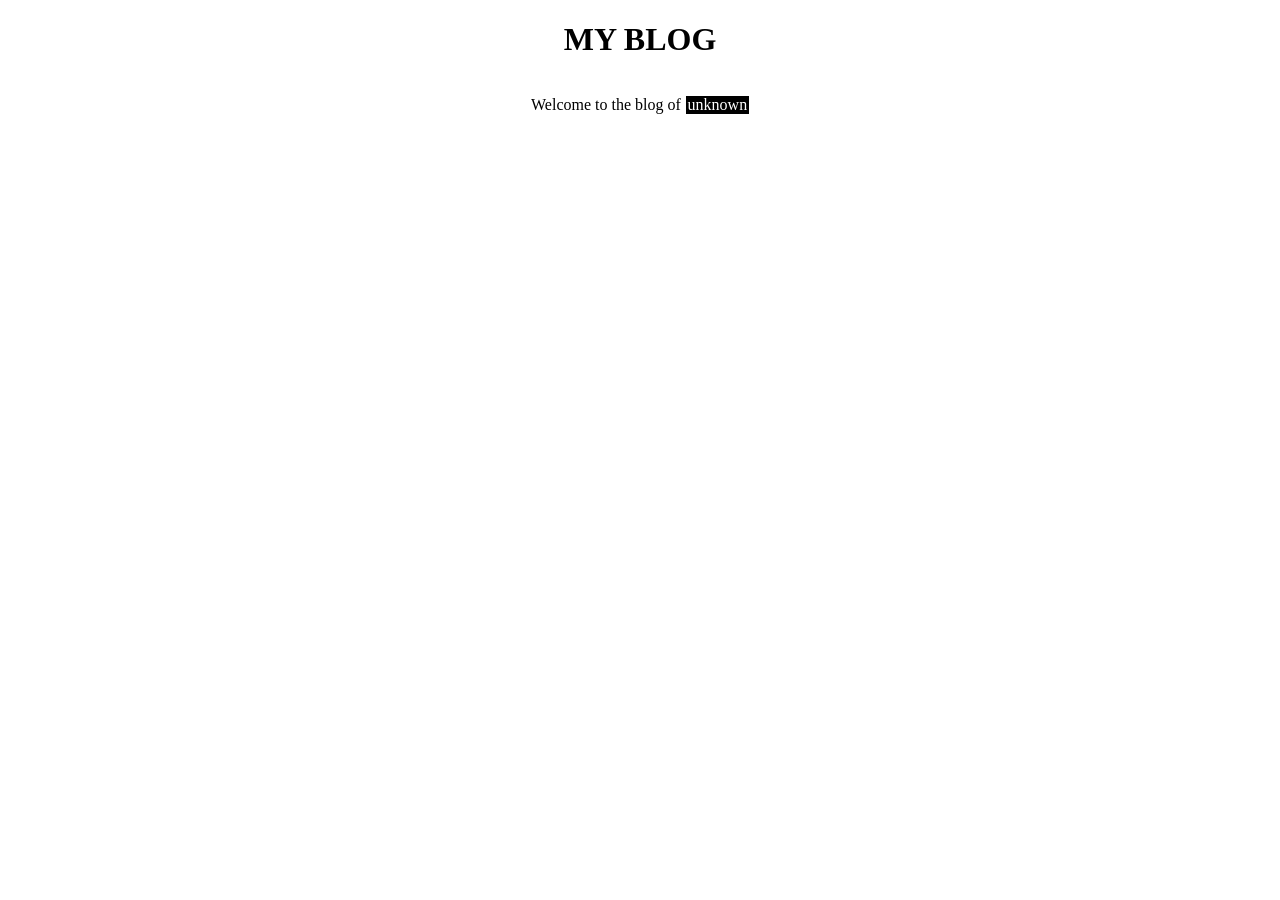
==== index1.html @ 06320bae "box dob kadm" ====
<!DOCTYPE html>
<html lang="en">

<head>
    <meta charset="UTF-8">
    <meta name="viewport" content="width=device-width, initial-scale=1.0">
    <title>Document</title>
    <link rel="stylesheet" href="./style.css">
</head>

<body>
    <div class="box1">
        <h1>MY BLOG</h1>
        <div class="div1">
            <p>Welcome to the blog of</p>
            <p class="p1">unknown</p>
        </div>
    </div>
</body>

</html>
---- style.css ----
.box1 {
    text-align: center;
}
.div1 {
    display: flex;
    justify-content: center;
    align-items: center;
    gap: 5px;
}
.p1 {
    width: 5%;
    background-color: black;
    color: white;
}
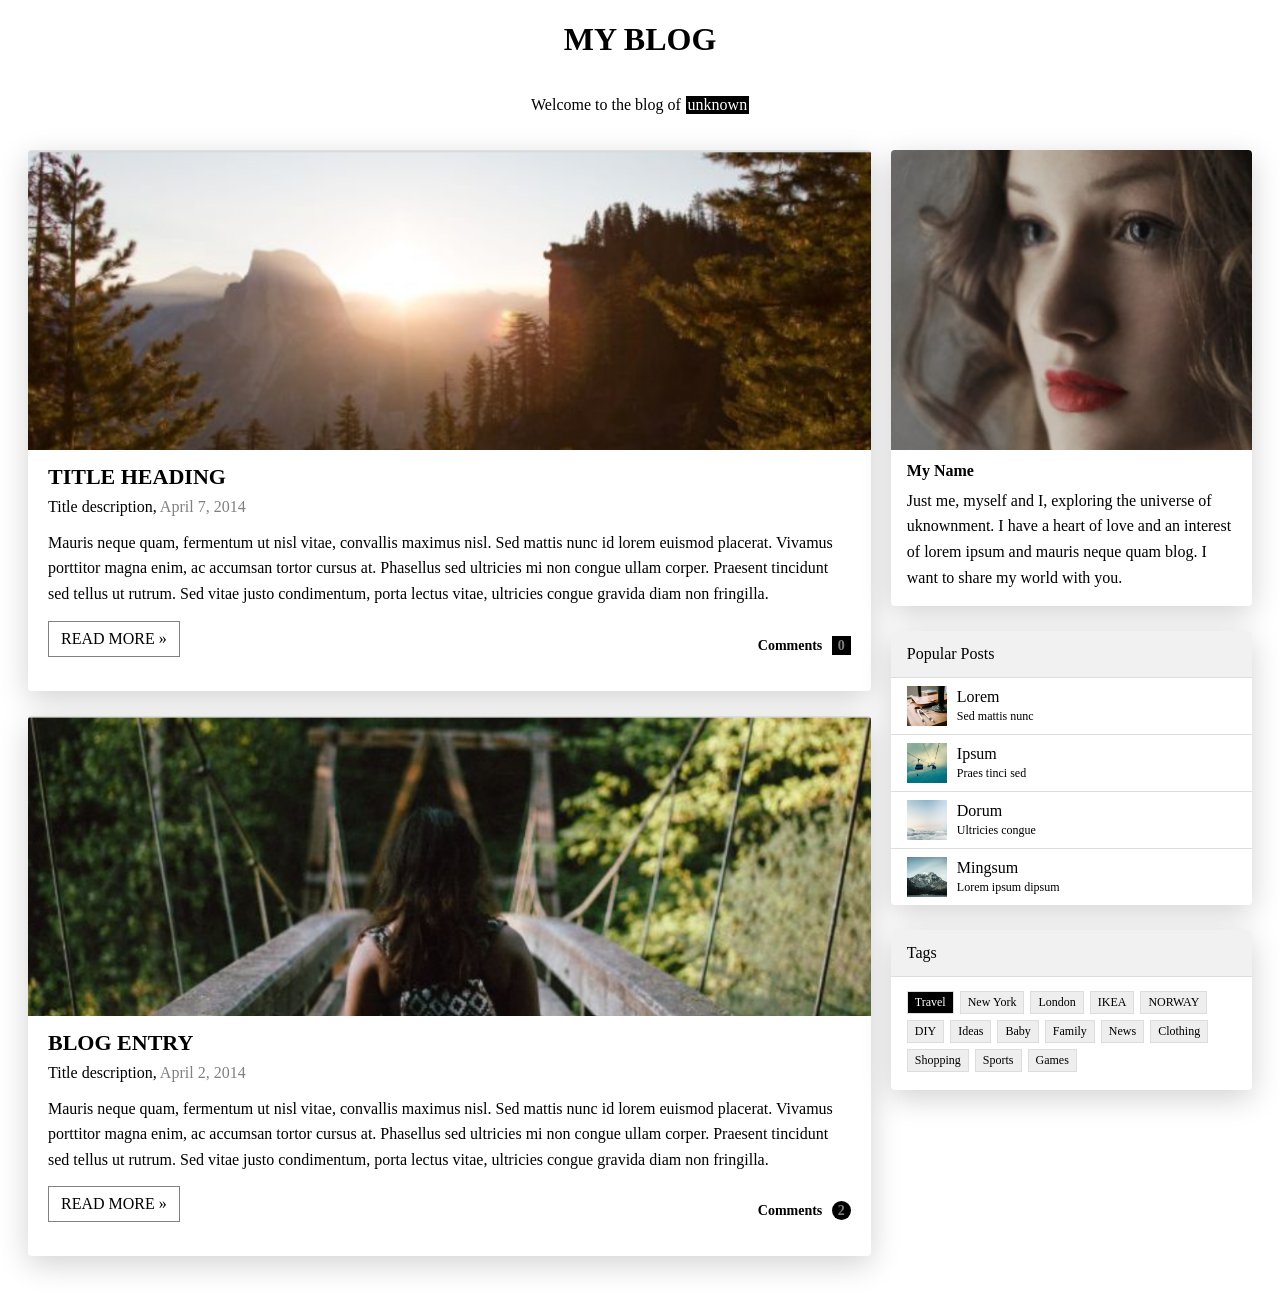
==== commit 8d2bf97a: "Merge pull request #1 from karimovmuhamadali91-arch/maga Maga" ====
--- a/index1.html
+++ b/index1.html
@@ -16,6 +16,107 @@
             <p class="p1">unknown</p>
         </div>
     </div>
+    <div class="box2">
+
+    <div class="box3">
+
+        <div class="box4">
+            <img src="./img/image.png" alt="">
+            <div class="box5">
+                <h1>TITLE HEADING</h1>
+                <p>Title description, <span>April 7, 2014</span></p>
+                <p class="dv1">Mauris neque quam, fermentum ut nisl vitae, convallis maximus nisl. Sed mattis nunc
+                    id lorem euismod placerat. Vivamus porttitor magna enim, ac accumsan tortor cursus at. Phasellus
+                    sed ultricies mi non congue ullam corper. Praesent tincidunt sed tellus ut rutrum. Sed vitae
+                    justo condimentum, porta lectus vitae, ultricies congue gravida diam non fringilla.</p>
+                <div class="box6">
+                    <p class="dv2">READ MORE »</p>
+                    <h4>Comments <span class="dv3">0</span></h4>
+                </div>
+            </div>
+        </div>
+
+        <div class="box7">
+            <img src="./img/image copy.png" alt="">
+            <div class="box8">
+                <h1>BLOG ENTRY</h1>
+                <p>Title description, <span>April 2, 2014</span></p>
+                <p class="dv1">Mauris neque quam, fermentum ut nisl vitae, convallis maximus nisl. Sed mattis nunc
+                    id lorem euismod placerat. Vivamus porttitor magna enim, ac accumsan tortor cursus at. Phasellus
+                    sed ultricies mi non congue ullam corper. Praesent tincidunt sed tellus ut rutrum. Sed vitae
+                    justo condimentum, porta lectus vitae, ultricies congue gravida diam non fringilla.</p>
+                <div class="box9">
+                    <p class="dv2">READ MORE »</p>
+                    <h4>Comments <span class="dv3 dv4">2</span></h4>
+                </div>
+            </div>
+        </div>
+    </div>
+
+    <div class="box10">
+
+        <div class="box11">
+            <img src="./img/image copy 2.png" alt="">
+            <div class="box12">
+                <h3>My Name</h3>
+                <p>Just me, myself and I, exploring the universe of uknownment. I have a heart of love and an
+                    interest of lorem ipsum and mauris neque quam blog. I want to share my world with you.</p>
+            </div>
+        </div>
+
+        <div class="box13">
+            <div class="box14">Popular Posts</div>
+            <div class="box15">
+                <img src="./img/image copy 3.png" alt="">
+                <div>
+                    <p>Lorem</p>
+                    <small>Sed mattis nunc</small>
+                </div>
+            </div>
+            <div class="box16">
+                <img src="./img/image copy 4.png" alt="">
+                <div>
+                    <p>Ipsum</p>
+                    <small>Praes tinci sed</small>
+                </div>
+            </div>
+            <div class="box17">
+                <img src="./img/image copy 5.png" alt="">
+                <div>
+                    <p>Dorum</p>
+                    <small>Ultricies congue</small>
+                </div>
+            </div>
+            <div class="box18">
+                <img src="./img/image copy 6.png" alt="">
+                <div>
+                    <p>Mingsum</p>
+                    <small>Lorem ipsum dipsum</small>
+                </div>
+            </div>
+        </div>
+
+        <div class="box19">
+            <div class="box20">Tags</div>
+            <div class="box21">
+                <span class="dv5">Travel</span>
+                <span>New York</span>
+                <span>London</span>
+                <span>IKEA</span>
+                <span>NORWAY</span>
+                <span>DIY</span>
+                <span>Ideas</span>
+                <span>Baby</span>
+                <span>Family</span>
+                <span>News</span>
+                <span>Clothing</span>
+                <span>Shopping</span>
+                <span>Sports</span>
+                <span>Games</span>
+            </div>
+        </div>
+    </div>
+</div>
 </body>
 
 </html>
--- a/style.css
+++ b/style.css
@@ -11,4 +11,293 @@
     width: 5%;
     background-color: black;
     color: white;
+}
+.box2 {
+    padding: 20px;
+    display: flex;
+    gap: 20px;
+    align-items: flex-start;
+}
+
+.box3 {
+    width: 70%;
+}
+
+.box4 {
+    background-color: white;
+    box-shadow: 0 8px 30px rgba(0, 0, 0, 0.18);
+    border-radius: 4px;
+    overflow: hidden;
+    margin-bottom: 25px;
+}
+
+.box4 img {
+    width: 100%;
+    height: 300px;
+    object-fit: cover;
+    display: block;
+}
+
+.box5 {
+    padding: 14px 20px 20px;
+}
+
+.box5 h1 {
+    font-size: 22px;
+    font-weight: bold;
+    margin: 0 0 8px;
+}
+
+.box5 p {
+    margin: 0 0 14px;
+}
+
+.box5 span {
+    color: gray;
+}
+
+.box6 {
+    display: flex;
+    justify-content: space-between;
+    align-items: center;
+}
+
+.box6 h4 {
+    font-size: 14px;
+    font-weight: bold;
+    margin: 0;
+}
+
+.box7 {
+    background-color: white;
+    box-shadow: 0 8px 30px rgba(0, 0, 0, 0.18);
+    border-radius: 4px;
+    overflow: hidden;
+    margin-bottom: 25px;
+}
+
+.box7 img {
+    width: 100%;
+    height: 300px;
+    object-fit: cover;
+    display: block;
+}
+
+.box8 {
+    padding: 14px 20px 20px;
+}
+
+.box8 h1 {
+    font-size: 22px;
+    font-weight: bold;
+    margin: 0 0 8px;
+}
+
+.box8 p {
+    margin: 0 0 14px;
+}
+
+.box8 span {
+    color: gray;
+}
+
+.box9 {
+    display: flex;
+    justify-content: space-between;
+    align-items: center;
+}
+
+.box9 h4 {
+    font-size: 14px;
+    font-weight: bold;
+    margin: 0;
+}
+
+.box10 {
+    width: 30%;
+}
+
+.box11 {
+    background-color: white;
+    box-shadow: 0 8px 30px rgba(0, 0, 0, 0.18);
+    border-radius: 4px;
+    overflow: hidden;
+    margin-bottom: 25px;
+}
+
+.box11 img {
+    width: 100%;
+    height: 300px;
+    object-fit: cover;
+    display: block;
+}
+
+.box12 {
+    padding: 12px 16px 16px;
+}
+
+.box12 h3 {
+    font-size: 16px;
+    font-weight: bold;
+    margin: 0 0 8px;
+}
+
+.box12 p {
+    margin: 0;
+    line-height: 1.6;
+}
+
+.box13 {
+    background-color: white;
+    box-shadow: 0 8px 30px rgba(0, 0, 0, 0.18);
+    border-radius: 4px;
+    overflow: hidden;
+    margin-bottom: 25px;
+}
+
+.box14 {
+    background-color: #f1f1f1;
+    padding: 14px 16px;
+    border-bottom: 1px solid #ddd;
+}
+
+.box15 {
+    display: flex;
+    align-items: center;
+    gap: 10px;
+    padding: 8px 16px;
+    border-bottom: 1px solid #ddd;
+}
+
+.box15 img {
+    width: 40px;
+    height: 40px;
+    object-fit: cover;
+}
+
+.box15 p {
+    margin: 0;
+}
+
+.box15 small {
+    font-size: 12px;
+}
+
+.box16 {
+    display: flex;
+    align-items: center;
+    gap: 10px;
+    padding: 8px 16px;
+    border-bottom: 1px solid #ddd;
+}
+
+.box16 img {
+    width: 40px;
+    height: 40px;
+    object-fit: cover;
+}
+
+.box16 p {
+    margin: 0;
+}
+
+.box16 small {
+    font-size: 12px;
+}
+
+.box17 {
+    display: flex;
+    align-items: center;
+    gap: 10px;
+    padding: 8px 16px;
+    border-bottom: 1px solid #ddd;
+}
+
+.box17 img {
+    width: 40px;
+    height: 40px;
+    object-fit: cover;
+}
+
+.box17 p {
+    margin: 0;
+}
+
+.box17 small {
+    font-size: 12px;
+}
+
+.box18 {
+    display: flex;
+    align-items: center;
+    gap: 10px;
+    padding: 8px 16px;
+}
+
+.box18 img {
+    width: 40px;
+    height: 40px;
+    object-fit: cover;
+}
+
+.box18 p {
+    margin: 0;
+}
+
+.box18 small {
+    font-size: 12px;
+}
+
+.box19 {
+    background-color: white;
+    box-shadow: 0 8px 30px rgba(0, 0, 0, 0.18);
+    border-radius: 4px;
+    overflow: hidden;
+    margin-bottom: 25px;
+}
+
+.box20 {
+    background-color: #f1f1f1;
+    padding: 14px 16px;
+    border-bottom: 1px solid #ddd;
+}
+
+.box21 {
+    padding: 14px 16px 18px;
+    display: flex;
+    flex-wrap: wrap;
+    gap: 6px;
+}
+
+.box21 span {
+    font-size: 12px;
+    background-color: #eee;
+    border: 1px solid #ddd;
+    padding: 3px 7px;
+}
+
+.box21 .dv5 {
+    background-color: black;
+    color: white;
+}
+
+.dv1 {
+    line-height: 1.6;
+}
+
+.dv2 {
+    border: 1px solid gray;
+    padding: 8px 12px;
+    margin: 0;
+}
+
+.dv3 {
+    background-color: black;
+    color: white;
+    padding: 2px 6px;
+    margin-left: 6px;
+}
+
+.dv4 {
+    border-radius: 50%;
 }
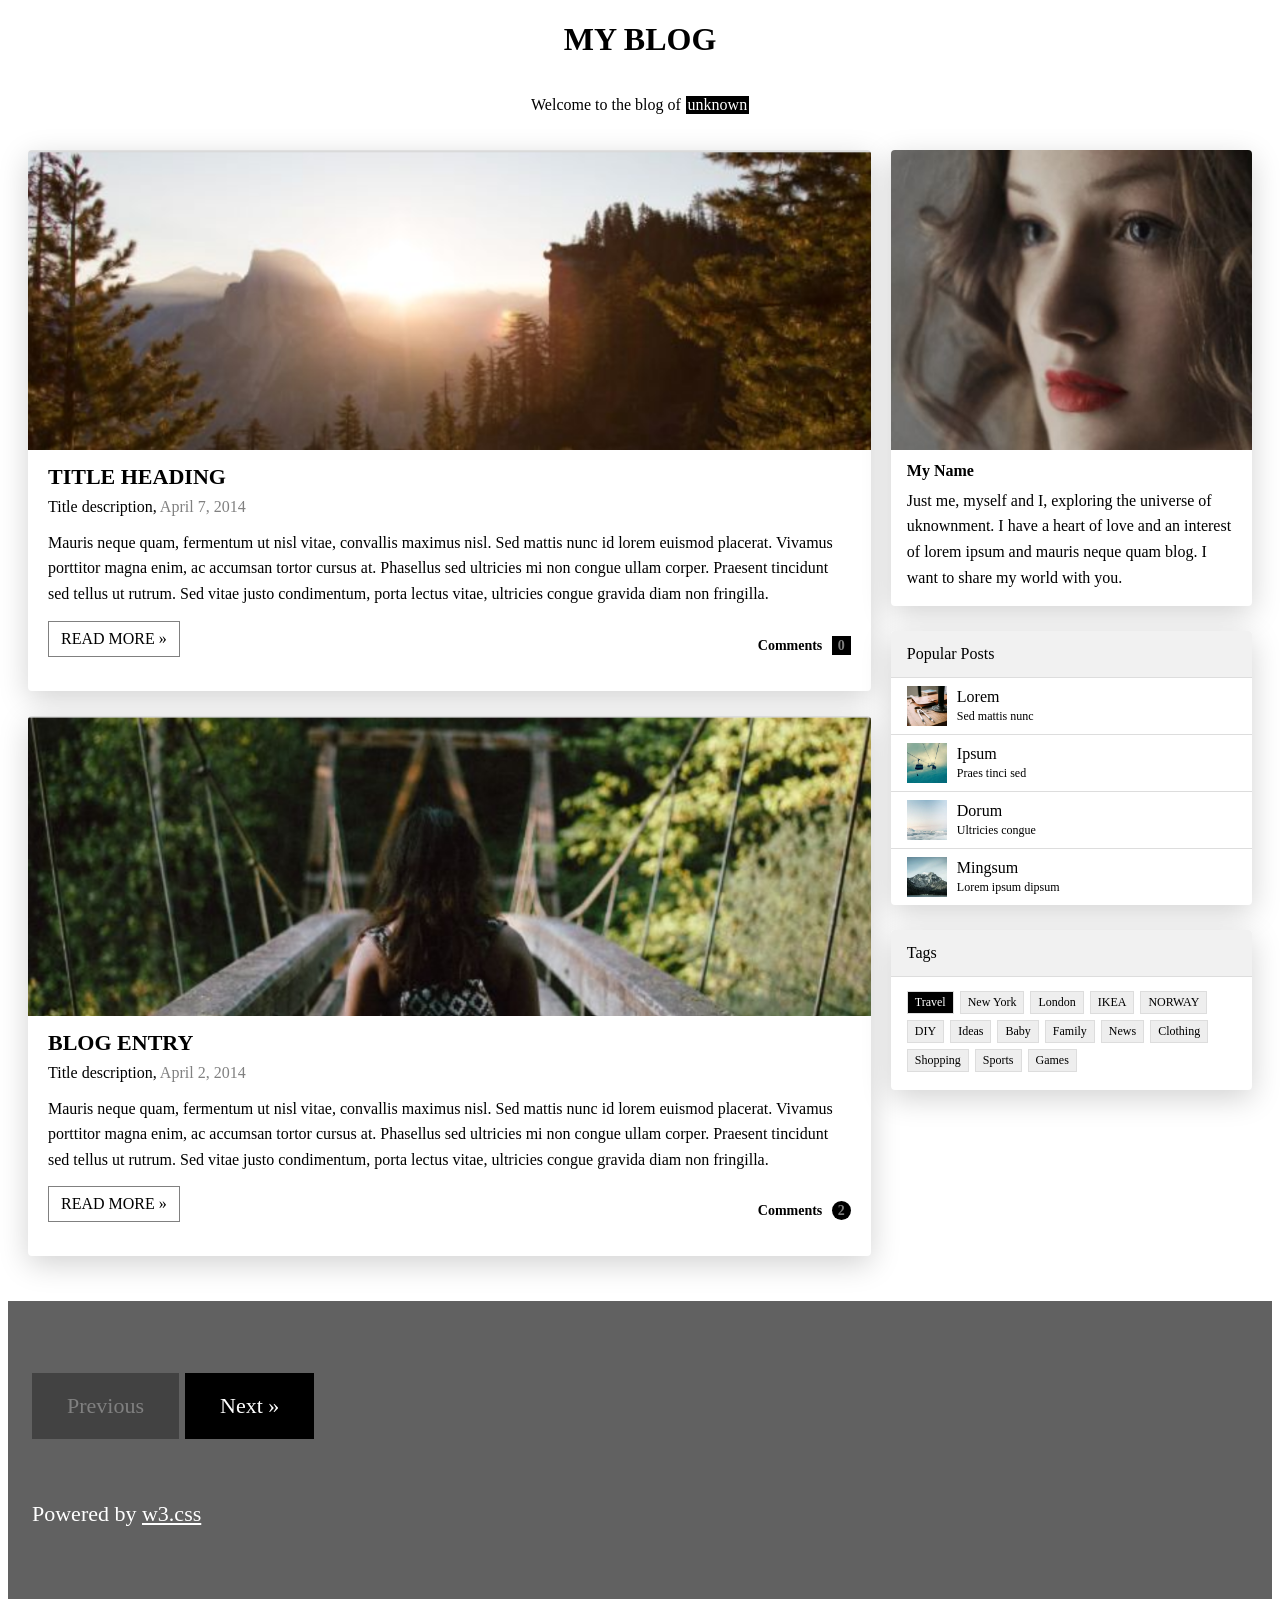
==== commit 5767b634: "but wid" ====
--- a/index1.html
+++ b/index1.html
@@ -18,105 +18,112 @@
     </div>
     <div class="box2">
 
-    <div class="box3">
+        <div class="box3">
 
-        <div class="box4">
-            <img src="./img/image.png" alt="">
-            <div class="box5">
-                <h1>TITLE HEADING</h1>
-                <p>Title description, <span>April 7, 2014</span></p>
-                <p class="dv1">Mauris neque quam, fermentum ut nisl vitae, convallis maximus nisl. Sed mattis nunc
-                    id lorem euismod placerat. Vivamus porttitor magna enim, ac accumsan tortor cursus at. Phasellus
-                    sed ultricies mi non congue ullam corper. Praesent tincidunt sed tellus ut rutrum. Sed vitae
-                    justo condimentum, porta lectus vitae, ultricies congue gravida diam non fringilla.</p>
-                <div class="box6">
-                    <p class="dv2">READ MORE »</p>
-                    <h4>Comments <span class="dv3">0</span></h4>
+            <div class="box4">
+                <img src="./img/image.png" alt="">
+                <div class="box5">
+                    <h1>TITLE HEADING</h1>
+                    <p>Title description, <span>April 7, 2014</span></p>
+                    <p class="dv1">Mauris neque quam, fermentum ut nisl vitae, convallis maximus nisl. Sed mattis nunc
+                        id lorem euismod placerat. Vivamus porttitor magna enim, ac accumsan tortor cursus at. Phasellus
+                        sed ultricies mi non congue ullam corper. Praesent tincidunt sed tellus ut rutrum. Sed vitae
+                        justo condimentum, porta lectus vitae, ultricies congue gravida diam non fringilla.</p>
+                    <div class="box6">
+                        <p class="dv2">READ MORE »</p>
+                        <h4>Comments <span class="dv3">0</span></h4>
+                    </div>
+                </div>
+            </div>
+
+            <div class="box7">
+                <img src="./img/image copy.png" alt="">
+                <div class="box8">
+                    <h1>BLOG ENTRY</h1>
+                    <p>Title description, <span>April 2, 2014</span></p>
+                    <p class="dv1">Mauris neque quam, fermentum ut nisl vitae, convallis maximus nisl. Sed mattis nunc
+                        id lorem euismod placerat. Vivamus porttitor magna enim, ac accumsan tortor cursus at. Phasellus
+                        sed ultricies mi non congue ullam corper. Praesent tincidunt sed tellus ut rutrum. Sed vitae
+                        justo condimentum, porta lectus vitae, ultricies congue gravida diam non fringilla.</p>
+                    <div class="box9">
+                        <p class="dv2">READ MORE »</p>
+                        <h4>Comments <span class="dv3 dv4">2</span></h4>
+                    </div>
                 </div>
             </div>
         </div>
 
-        <div class="box7">
-            <img src="./img/image copy.png" alt="">
-            <div class="box8">
-                <h1>BLOG ENTRY</h1>
-                <p>Title description, <span>April 2, 2014</span></p>
-                <p class="dv1">Mauris neque quam, fermentum ut nisl vitae, convallis maximus nisl. Sed mattis nunc
-                    id lorem euismod placerat. Vivamus porttitor magna enim, ac accumsan tortor cursus at. Phasellus
-                    sed ultricies mi non congue ullam corper. Praesent tincidunt sed tellus ut rutrum. Sed vitae
-                    justo condimentum, porta lectus vitae, ultricies congue gravida diam non fringilla.</p>
-                <div class="box9">
-                    <p class="dv2">READ MORE »</p>
-                    <h4>Comments <span class="dv3 dv4">2</span></h4>
+        <div class="box10">
+
+            <div class="box11">
+                <img src="./img/image copy 2.png" alt="">
+                <div class="box12">
+                    <h3>My Name</h3>
+                    <p>Just me, myself and I, exploring the universe of uknownment. I have a heart of love and an
+                        interest of lorem ipsum and mauris neque quam blog. I want to share my world with you.</p>
+                </div>
+            </div>
+
+            <div class="box13">
+                <div class="box14">Popular Posts</div>
+                <div class="box15">
+                    <img src="./img/image copy 3.png" alt="">
+                    <div>
+                        <p>Lorem</p>
+                        <small>Sed mattis nunc</small>
+                    </div>
+                </div>
+                <div class="box16">
+                    <img src="./img/image copy 4.png" alt="">
+                    <div>
+                        <p>Ipsum</p>
+                        <small>Praes tinci sed</small>
+                    </div>
+                </div>
+                <div class="box17">
+                    <img src="./img/image copy 5.png" alt="">
+                    <div>
+                        <p>Dorum</p>
+                        <small>Ultricies congue</small>
+                    </div>
+                </div>
+                <div class="box18">
+                    <img src="./img/image copy 6.png" alt="">
+                    <div>
+                        <p>Mingsum</p>
+                        <small>Lorem ipsum dipsum</small>
+                    </div>
+                </div>
+            </div>
+
+            <div class="box19">
+                <div class="box20">Tags</div>
+                <div class="box21">
+                    <span class="dv5">Travel</span>
+                    <span>New York</span>
+                    <span>London</span>
+                    <span>IKEA</span>
+                    <span>NORWAY</span>
+                    <span>DIY</span>
+                    <span>Ideas</span>
+                    <span>Baby</span>
+                    <span>Family</span>
+                    <span>News</span>
+                    <span>Clothing</span>
+                    <span>Shopping</span>
+                    <span>Sports</span>
+                    <span>Games</span>
                 </div>
             </div>
         </div>
     </div>
-
-    <div class="box10">
-
-        <div class="box11">
-            <img src="./img/image copy 2.png" alt="">
-            <div class="box12">
-                <h3>My Name</h3>
-                <p>Just me, myself and I, exploring the universe of uknownment. I have a heart of love and an
-                    interest of lorem ipsum and mauris neque quam blog. I want to share my world with you.</p>
-            </div>
+    <div class="box22">
+        <div class="box23">
+            <p class="dv6">Previous</p>
+            <p class="dv7">Next »</p>
         </div>
-
-        <div class="box13">
-            <div class="box14">Popular Posts</div>
-            <div class="box15">
-                <img src="./img/image copy 3.png" alt="">
-                <div>
-                    <p>Lorem</p>
-                    <small>Sed mattis nunc</small>
-                </div>
-            </div>
-            <div class="box16">
-                <img src="./img/image copy 4.png" alt="">
-                <div>
-                    <p>Ipsum</p>
-                    <small>Praes tinci sed</small>
-                </div>
-            </div>
-            <div class="box17">
-                <img src="./img/image copy 5.png" alt="">
-                <div>
-                    <p>Dorum</p>
-                    <small>Ultricies congue</small>
-                </div>
-            </div>
-            <div class="box18">
-                <img src="./img/image copy 6.png" alt="">
-                <div>
-                    <p>Mingsum</p>
-                    <small>Lorem ipsum dipsum</small>
-                </div>
-            </div>
-        </div>
-
-        <div class="box19">
-            <div class="box20">Tags</div>
-            <div class="box21">
-                <span class="dv5">Travel</span>
-                <span>New York</span>
-                <span>London</span>
-                <span>IKEA</span>
-                <span>NORWAY</span>
-                <span>DIY</span>
-                <span>Ideas</span>
-                <span>Baby</span>
-                <span>Family</span>
-                <span>News</span>
-                <span>Clothing</span>
-                <span>Shopping</span>
-                <span>Sports</span>
-                <span>Games</span>
-            </div>
-        </div>
+        <p class="dv8">Powered by <a href="#">w3.css</a></p>
     </div>
-</div>
 </body>
 
 </html>
--- a/style.css
+++ b/style.css
@@ -1,17 +1,20 @@
 .box1 {
     text-align: center;
 }
+
 .div1 {
     display: flex;
     justify-content: center;
     align-items: center;
     gap: 5px;
 }
+
 .p1 {
     width: 5%;
     background-color: black;
     color: white;
 }
+
 .box2 {
     padding: 20px;
     display: flex;
@@ -300,4 +303,38 @@
 
 .dv4 {
     border-radius: 50%;
+}
+
+.box22 {
+    background-color: #616161;
+    color: white;
+    padding: 50px 24px;
+}
+
+.box23 {
+    display: flex;
+    gap: 6px;
+    margin-bottom: 40px;
+}
+
+.dv6 {
+    background-color: #424242;
+    color: gray;
+    padding: 20px 35px;
+    font-size: 22px;
+}
+
+.dv7 {
+    background-color: black;
+    color: white;
+    padding: 20px 35px;
+    font-size: 22px;
+}
+
+.dv8 {
+    font-size: 22px;
+}
+
+.dv8 a {
+    color: white;
 }
